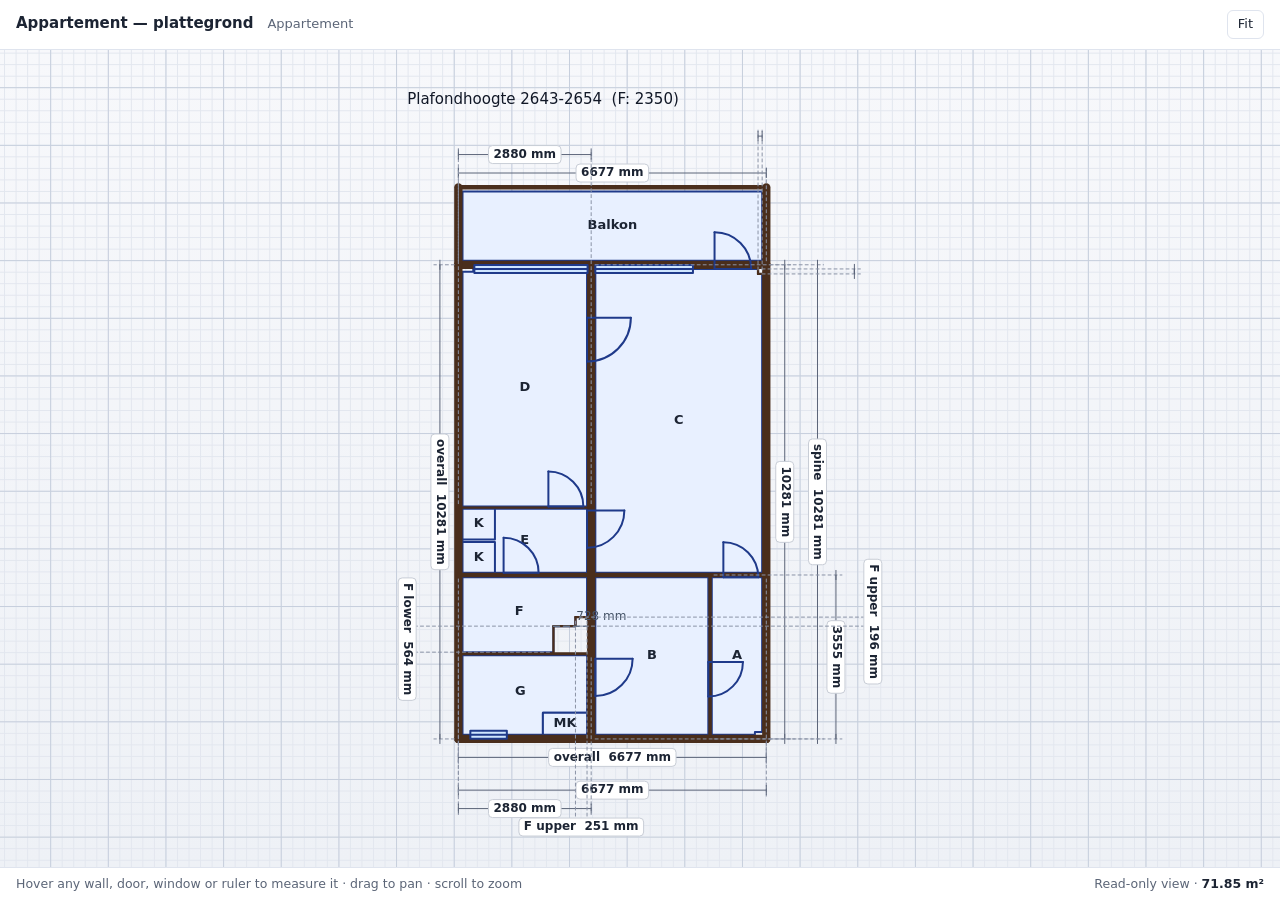
==== index.html @ 154ae850 "Read-only floor plan viewer Canvas viewer for a Khaaka layout file with no editing paths: pan, zoom " ====
<!DOCTYPE html>
<html lang="en">
<head>
<meta charset="UTF-8" />
<meta name="viewport" content="width=device-width, initial-scale=1.0" />
<title>Appartement — plattegrond</title>
<meta name="robots" content="noindex, nofollow" />
<style>
  :root { --ink: #1c2433; --muted: #5b6577; --line: #dfe4ee; }
  * { box-sizing: border-box; }
  html, body { height: 100%; margin: 0; }
  body {
    font: 14px/1.45 system-ui, -apple-system, "Segoe UI", sans-serif;
    color: var(--ink); background: #eef1f6;
    display: flex; flex-direction: column; overflow: hidden;
  }
  header {
    display: flex; align-items: baseline; gap: 14px;
    padding: 10px 16px; background: #fff; border-bottom: 1px solid var(--line);
  }
  header h1 { font-size: 15px; font-weight: 600; margin: 0; }
  header .meta { color: var(--muted); font-size: 13px; }
  header .spacer { flex: 1; }
  header button {
    font: inherit; font-size: 13px; padding: 4px 10px; cursor: pointer;
    background: #fff; color: var(--ink);
    border: 1px solid var(--line); border-radius: 6px;
  }
  header button:hover { background: #f4f6fa; }
  #wrap { position: relative; flex: 1; min-height: 0; }
  canvas { display: block; width: 100%; height: 100%; touch-action: none; }
  footer {
    padding: 7px 16px; background: #fff; border-top: 1px solid var(--line);
    color: var(--muted); font-size: 12.5px;
    display: flex; gap: 16px; align-items: center;
  }
  footer .spacer { flex: 1; }
  footer b { color: var(--ink); font-weight: 600; }
  @media (max-width: 640px) { header .meta, footer .hint { display: none; } }
</style>
</head>
<body>
  <header>
    <h1>Appartement — plattegrond</h1>
    <span class="meta" id="meta"></span>
    <span class="spacer"></span>
    <button id="fit" type="button">Fit</button>
  </header>
  <div id="wrap"><canvas id="canvas"></canvas></div>
  <footer>
    <span class="hint">Hover any wall, door, window or ruler to measure it · drag to pan · scroll to zoom</span>
    <span class="spacer"></span>
    <span>Read-only view · <b id="total"></b></span>
  </footer>
  <script src="viewer.js?v=1"></script>
</body>
</html>
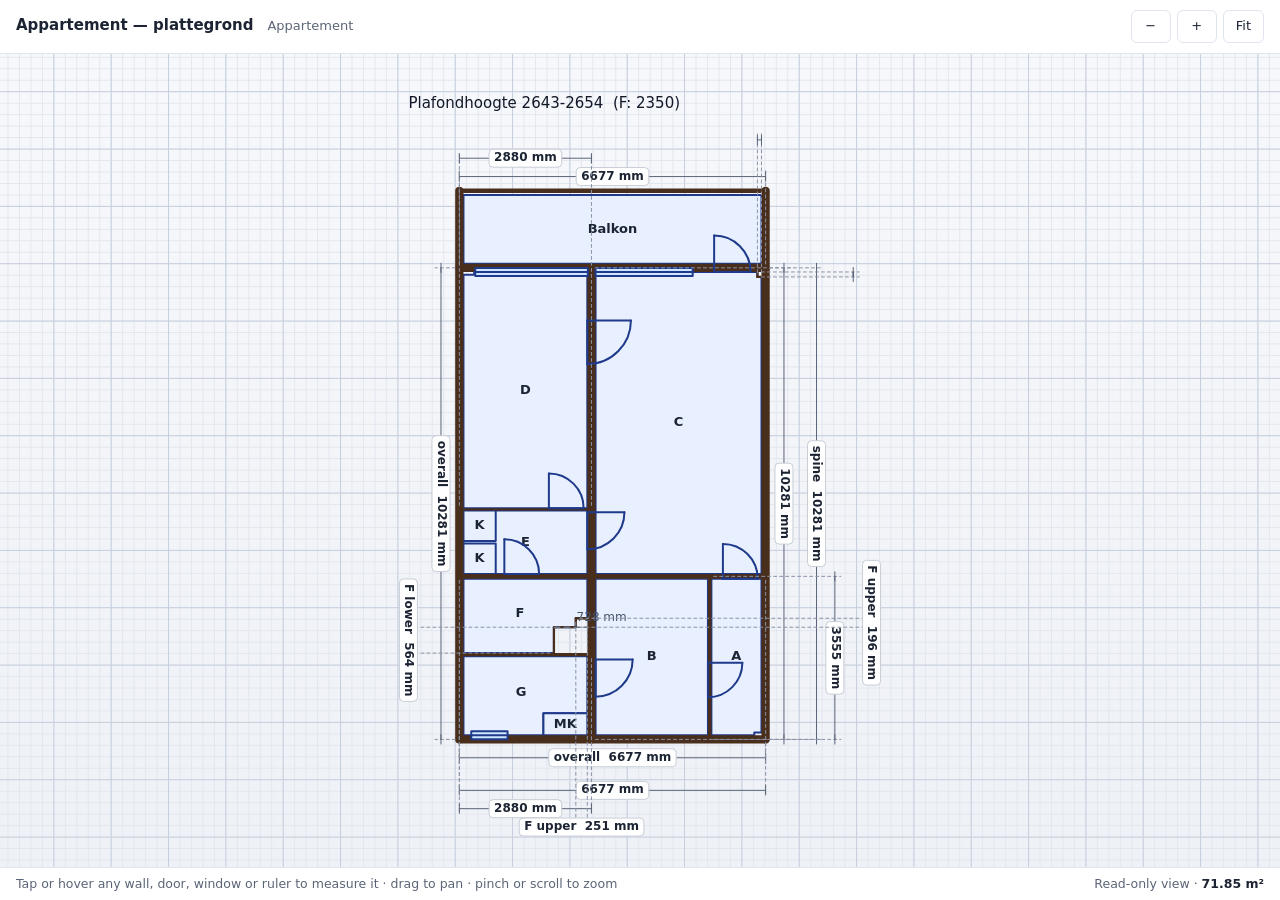
==== commit 6340a801: "Touch support: pan, pinch zoom and tap to measure The viewer only listened for mouse events, so a ph" ====
--- a/index.html
+++ b/index.html
@@ -21,8 +21,10 @@
   header h1 { font-size: 15px; font-weight: 600; margin: 0; }
   header .meta { color: var(--muted); font-size: 13px; }
   header .spacer { flex: 1; }
+  header .btns { display: flex; gap: 6px; }
   header button {
-    font: inherit; font-size: 13px; padding: 4px 10px; cursor: pointer;
+    font: inherit; font-size: 13px; padding: 6px 12px; cursor: pointer;
+    min-width: 40px; -webkit-tap-highlight-color: transparent;
     background: #fff; color: var(--ink);
     border: 1px solid var(--line); border-radius: 6px;
   }
@@ -44,14 +46,16 @@
     <h1>Appartement — plattegrond</h1>
     <span class="meta" id="meta"></span>
     <span class="spacer"></span>
-    <button id="fit" type="button">Fit</button>
+    <span class="btns"><button id="zoom-out" type="button" aria-label="Zoom out">&minus;</button>
+    <button id="zoom-in" type="button" aria-label="Zoom in">+</button>
+    <button id="fit" type="button">Fit</button></span>
   </header>
   <div id="wrap"><canvas id="canvas"></canvas></div>
   <footer>
-    <span class="hint">Hover any wall, door, window or ruler to measure it · drag to pan · scroll to zoom</span>
+    <span class="hint">Tap or hover any wall, door, window or ruler to measure it · drag to pan · pinch or scroll to zoom</span>
     <span class="spacer"></span>
     <span>Read-only view · <b id="total"></b></span>
   </footer>
-  <script src="viewer.js?v=1"></script>
+  <script src="viewer.js?v=2"></script>
 </body>
 </html>
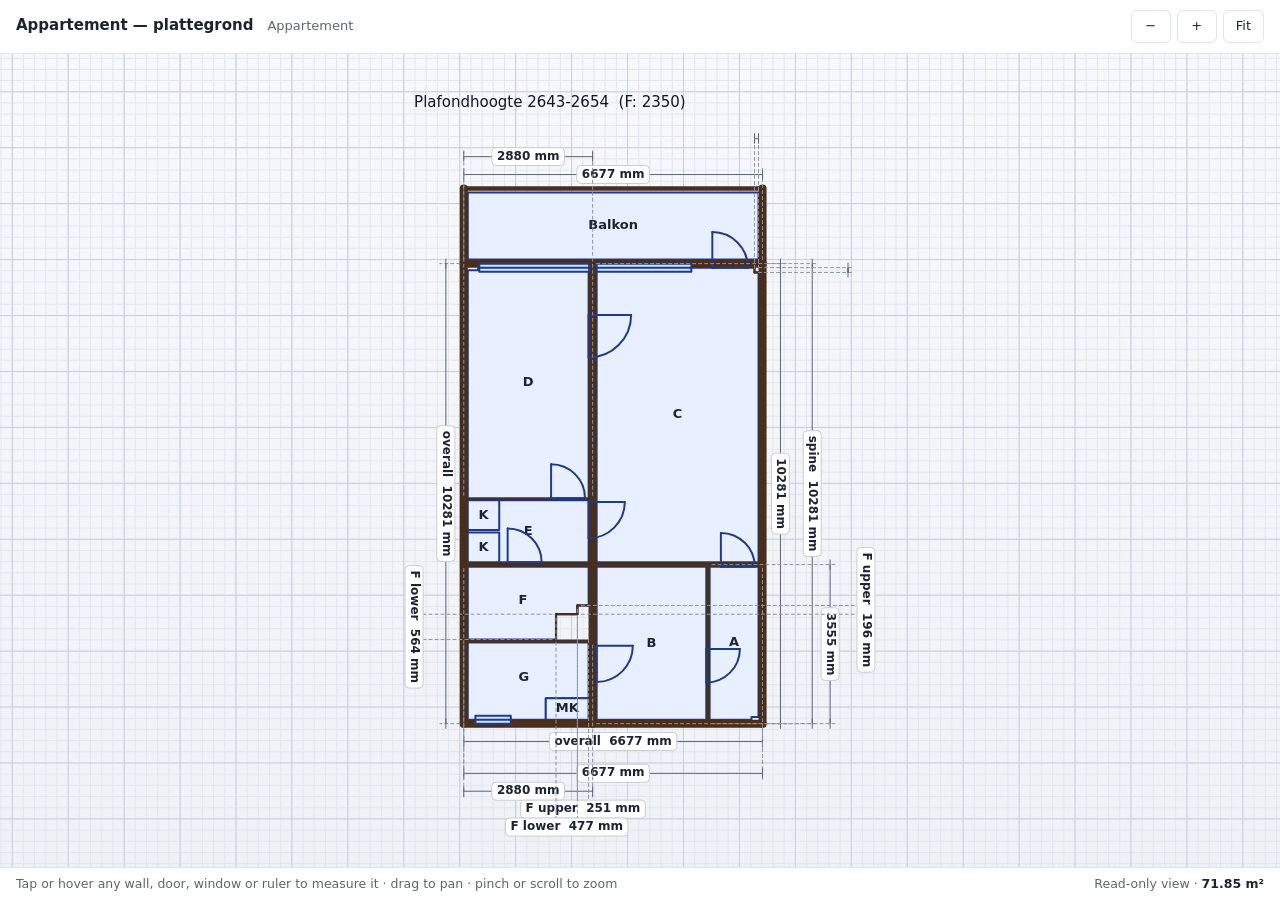
==== commit 79034c75: "Drop the phantom 728 measure; dimension the real wall instead The 728 measure line spanned the lower" ====
--- a/index.html
+++ b/index.html
@@ -56,6 +56,6 @@
     <span class="spacer"></span>
     <span>Read-only view · <b id="total"></b></span>
   </footer>
-  <script src="viewer.js?v=2"></script>
+  <script src="viewer.js?v=3"></script>
 </body>
 </html>
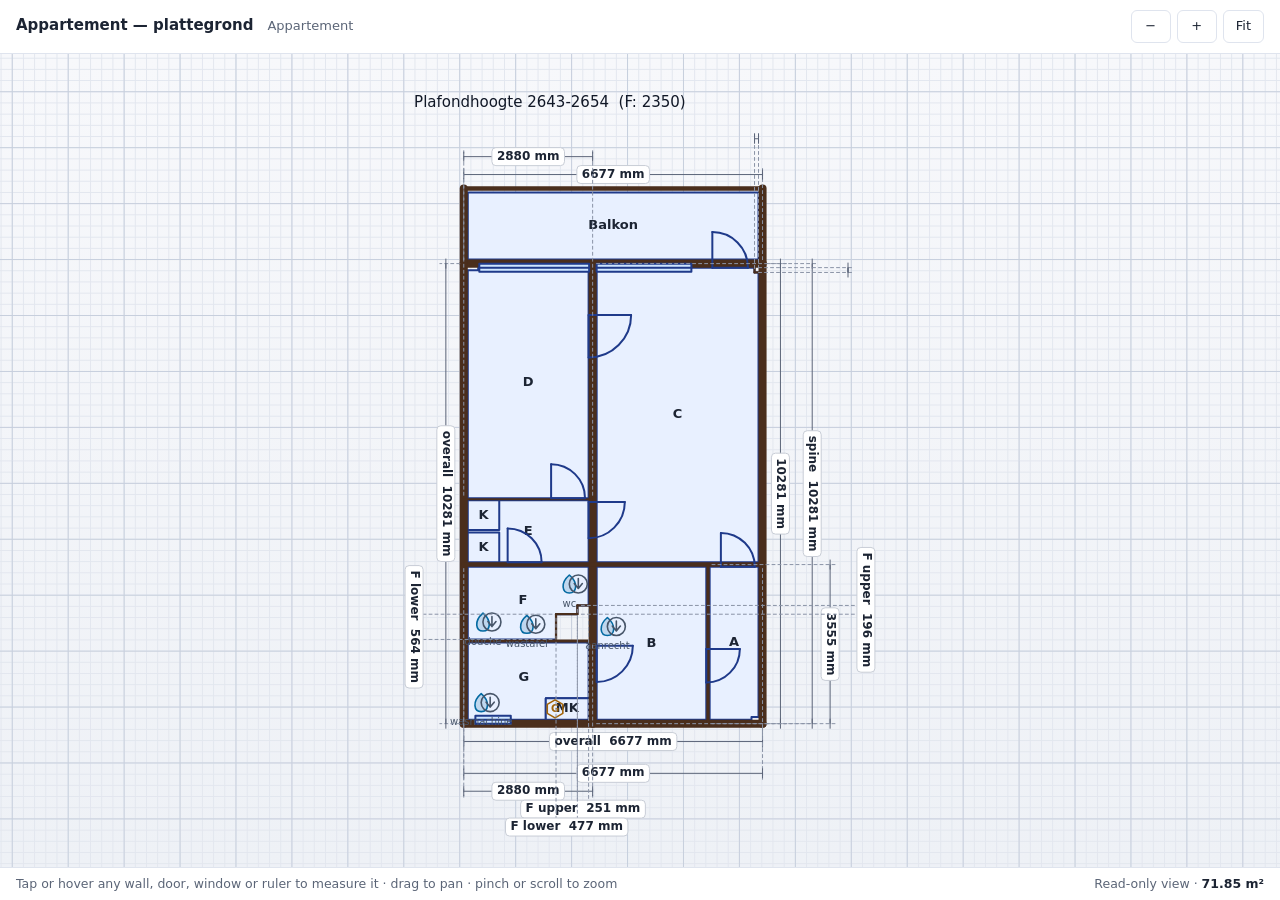
==== commit e1e85f7b: "Add service symbols, and the plumbing the floor plan shows Six symbol kinds: socket, switch, light p" ====
--- a/index.html
+++ b/index.html
@@ -56,6 +56,6 @@
     <span class="spacer"></span>
     <span>Read-only view · <b id="total"></b></span>
   </footer>
-  <script src="viewer.js?v=3"></script>
+  <script src="viewer.js?v=4"></script>
 </body>
 </html>
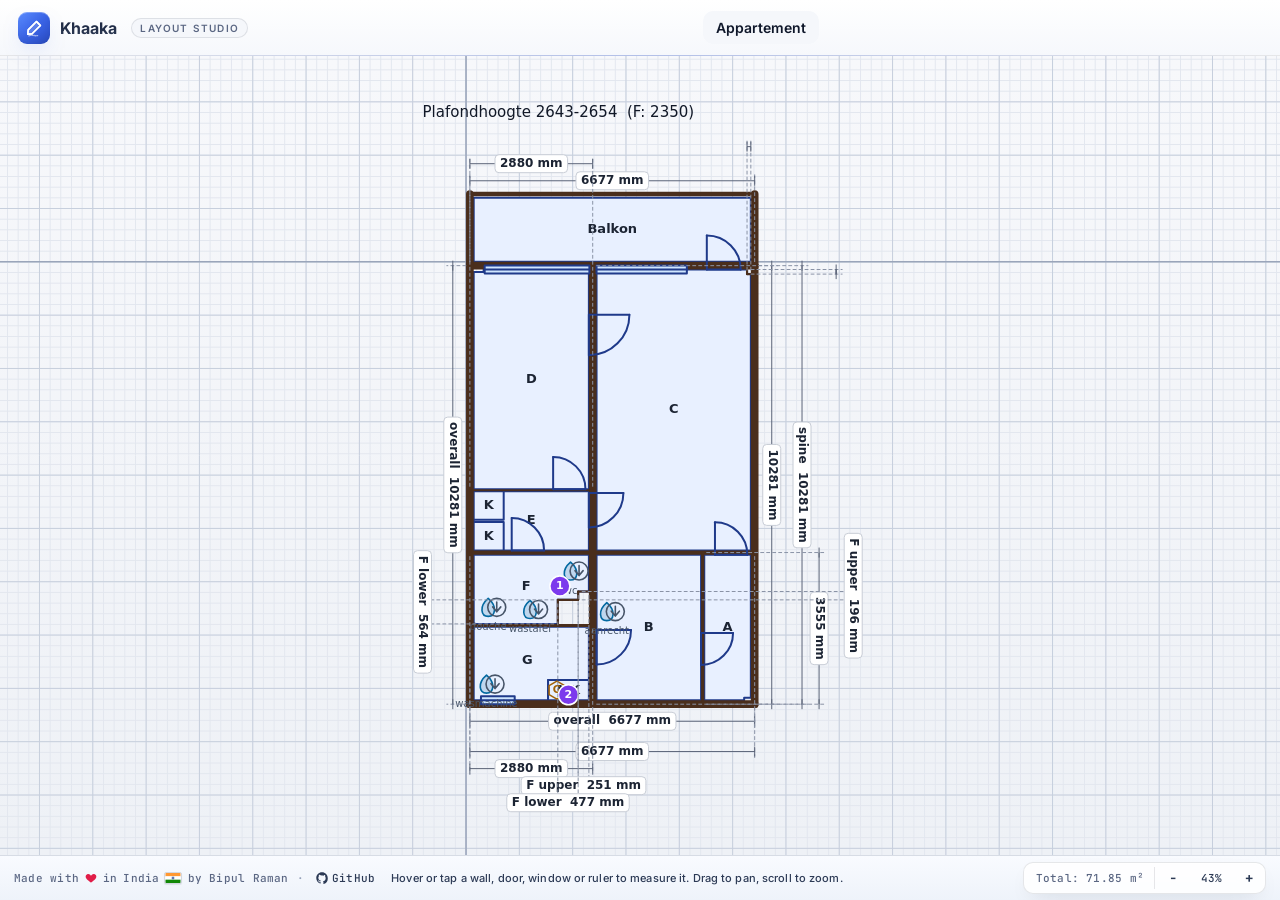
==== commit 503b0e34: "One app: the editor, in read-only mode when hosted Replaces the standalone viewer with the editor it" ====
--- a/index.html
+++ b/index.html
@@ -2,60 +2,13 @@
 <html lang="en">
 <head>
 <meta charset="UTF-8" />
-<meta name="viewport" content="width=device-width, initial-scale=1.0" />
 <title>Appartement — plattegrond</title>
 <meta name="robots" content="noindex, nofollow" />
-<style>
-  :root { --ink: #1c2433; --muted: #5b6577; --line: #dfe4ee; }
-  * { box-sizing: border-box; }
-  html, body { height: 100%; margin: 0; }
-  body {
-    font: 14px/1.45 system-ui, -apple-system, "Segoe UI", sans-serif;
-    color: var(--ink); background: #eef1f6;
-    display: flex; flex-direction: column; overflow: hidden;
-  }
-  header {
-    display: flex; align-items: baseline; gap: 14px;
-    padding: 10px 16px; background: #fff; border-bottom: 1px solid var(--line);
-  }
-  header h1 { font-size: 15px; font-weight: 600; margin: 0; }
-  header .meta { color: var(--muted); font-size: 13px; }
-  header .spacer { flex: 1; }
-  header .btns { display: flex; gap: 6px; }
-  header button {
-    font: inherit; font-size: 13px; padding: 6px 12px; cursor: pointer;
-    min-width: 40px; -webkit-tap-highlight-color: transparent;
-    background: #fff; color: var(--ink);
-    border: 1px solid var(--line); border-radius: 6px;
-  }
-  header button:hover { background: #f4f6fa; }
-  #wrap { position: relative; flex: 1; min-height: 0; }
-  canvas { display: block; width: 100%; height: 100%; touch-action: none; }
-  footer {
-    padding: 7px 16px; background: #fff; border-top: 1px solid var(--line);
-    color: var(--muted); font-size: 12.5px;
-    display: flex; gap: 16px; align-items: center;
-  }
-  footer .spacer { flex: 1; }
-  footer b { color: var(--ink); font-weight: 600; }
-  @media (max-width: 640px) { header .meta, footer .hint { display: none; } }
-</style>
+<meta http-equiv="refresh" content="0; url=app/" />
+<link rel="canonical" href="app/" />
+<script>location.replace('app/' + location.search + location.hash);</script>
 </head>
 <body>
-  <header>
-    <h1>Appartement — plattegrond</h1>
-    <span class="meta" id="meta"></span>
-    <span class="spacer"></span>
-    <span class="btns"><button id="zoom-out" type="button" aria-label="Zoom out">&minus;</button>
-    <button id="zoom-in" type="button" aria-label="Zoom in">+</button>
-    <button id="fit" type="button">Fit</button></span>
-  </header>
-  <div id="wrap"><canvas id="canvas"></canvas></div>
-  <footer>
-    <span class="hint">Tap or hover any wall, door, window or ruler to measure it · drag to pan · pinch or scroll to zoom</span>
-    <span class="spacer"></span>
-    <span>Read-only view · <b id="total"></b></span>
-  </footer>
-  <script src="viewer.js?v=4"></script>
+<p>Redirecting to <a href="app/">the plan</a>…</p>
 </body>
 </html>
